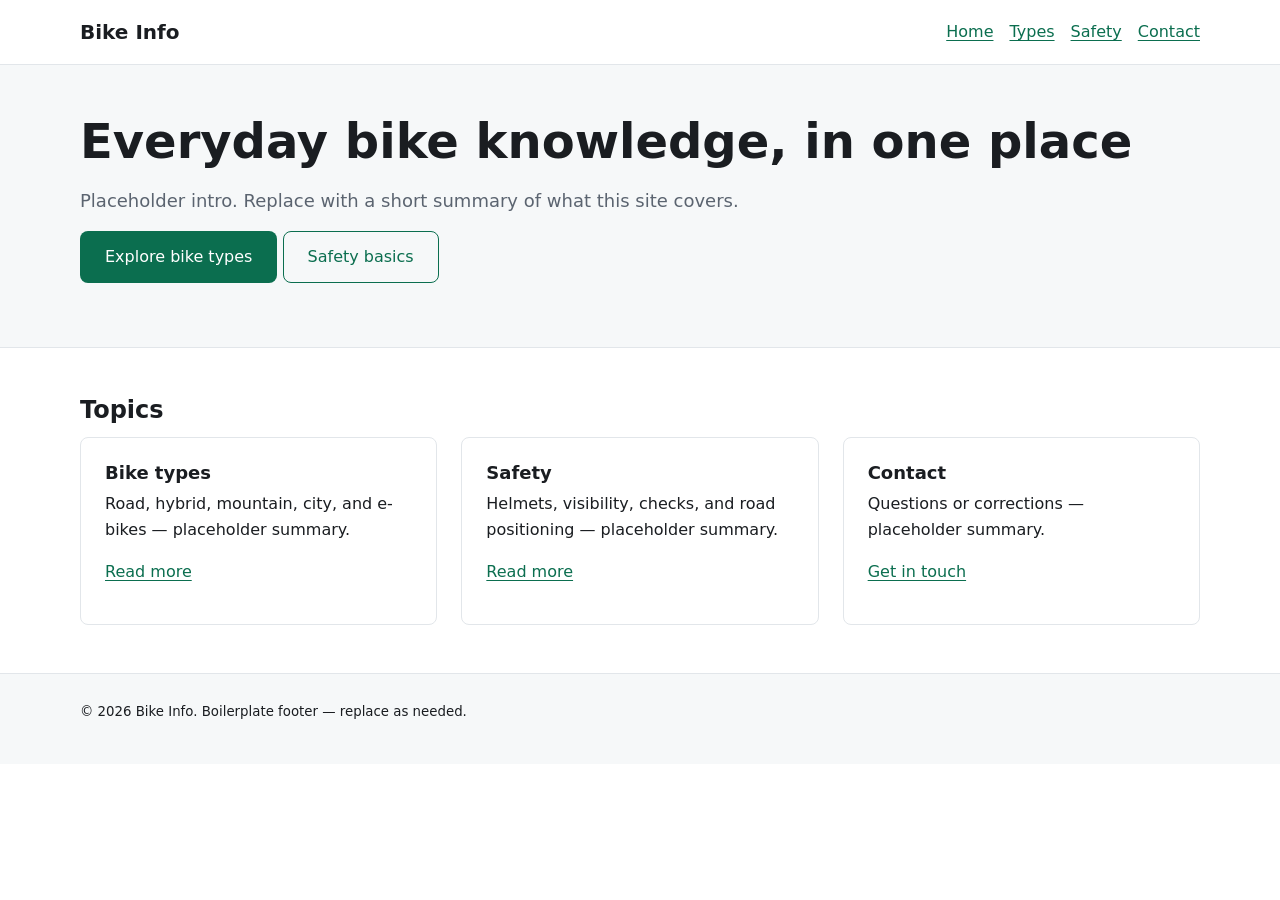
==== index.html @ 00680337 "Create Bike Info static site Add a multi-page static bike guide with home, types, safety, and contac" ====
<!doctype html>
<html lang="en">
<head>
  <meta charset="utf-8" />
  <meta name="viewport" content="width=device-width, initial-scale=1" />
  <meta name="description" content="Bike Info — practical guides to bike types, safety, and everyday riding." />
  <meta name="theme-color" content="#ffffff" />
  <meta property="og:title" content="Bike Info" />
  <meta property="og:description" content="Practical guides to bike types, safety, and everyday riding." />
  <meta property="og:type" content="website" />
  <title>Bike Info — Home</title>
  <link rel="icon" type="image/svg+xml" href="favicon.svg" />
  <link rel="stylesheet" href="css/main.css" />
</head>
<body>
  <a class="skip-link" href="#main">Skip to main content</a>

  <header class="site-header">
    <div class="container site-header__inner">
      <a class="brand" href="index.html" aria-current="page">Bike Info</a>
      <nav class="site-nav" aria-label="Primary">
        <ul class="site-nav__list">
          <li><a href="index.html" aria-current="page">Home</a></li>
          <li><a href="types.html">Types</a></li>
          <li><a href="safety.html">Safety</a></li>
          <li><a href="contact.html">Contact</a></li>
        </ul>
      </nav>
    </div>
  </header>

  <main id="main" class="site-main">
    <section class="hero" aria-labelledby="hero-title">
      <div class="container">
        <h1 id="hero-title">Everyday bike knowledge, in one place</h1>
        <p class="lead">Placeholder intro. Replace with a short summary of what this site covers.</p>
        <p>
          <a class="button" href="types.html">Explore bike types</a>
          <a class="button button--secondary" href="safety.html">Safety basics</a>
        </p>
      </div>
    </section>

    <section class="section" aria-labelledby="topics-title">
      <div class="container">
        <h2 id="topics-title">Topics</h2>
        <div class="grid">
          <article class="card">
            <h3>Bike types</h3>
            <p>Road, hybrid, mountain, city, and e-bikes — placeholder summary.</p>
            <p><a href="types.html">Read more</a></p>
          </article>
          <article class="card">
            <h3>Safety</h3>
            <p>Helmets, visibility, checks, and road positioning — placeholder summary.</p>
            <p><a href="safety.html">Read more</a></p>
          </article>
          <article class="card">
            <h3>Contact</h3>
            <p>Questions or corrections — placeholder summary.</p>
            <p><a href="contact.html">Get in touch</a></p>
          </article>
        </div>
      </div>
    </section>
  </main>

  <footer class="site-footer">
    <div class="container">
      <p><small>© 2026 Bike Info. Boilerplate footer — replace as needed.</small></p>
    </div>
  </footer>
</body>
</html>
---- css/main.css ----
@layer reset, tokens, base, layout, components;

@import url("./reset.css") layer(reset);
@import url("./tokens.css") layer(tokens);
@import url("./base.css") layer(base);
@import url("./layout.css") layer(layout);
@import url("./components.css") layer(components);
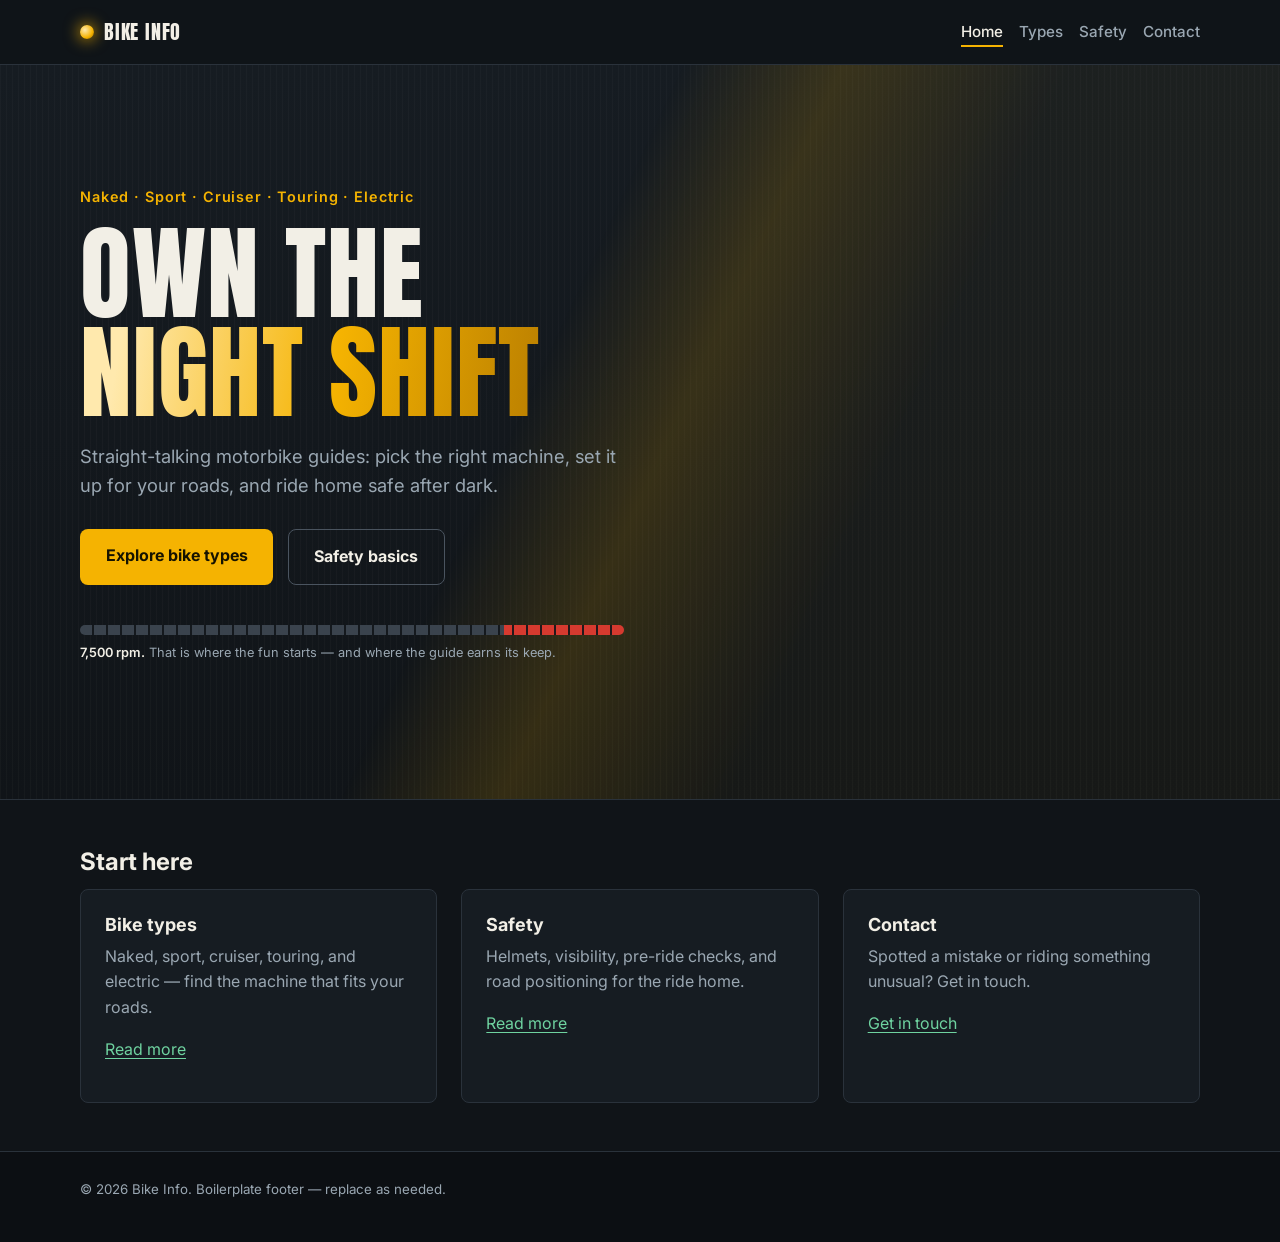
==== commit 31bb560a: "Apply Night pass theme to homepage Dark asphalt hero with headlight beam, Anton/Inter type, tachomet" ====
--- a/index.html
+++ b/index.html
@@ -3,21 +3,25 @@
 <head>
   <meta charset="utf-8" />
   <meta name="viewport" content="width=device-width, initial-scale=1" />
-  <meta name="description" content="Bike Info — practical guides to bike types, safety, and everyday riding." />
-  <meta name="theme-color" content="#ffffff" />
+  <meta name="description" content="Bike Info — straight-talking motorbike guides: bike types, setup, safety, and everyday riding." />
+  <meta name="theme-color" content="#101418" />
   <meta property="og:title" content="Bike Info" />
-  <meta property="og:description" content="Practical guides to bike types, safety, and everyday riding." />
+  <meta property="og:description" content="Straight-talking motorbike guides: bike types, setup, safety, and everyday riding." />
   <meta property="og:type" content="website" />
   <title>Bike Info — Home</title>
   <link rel="icon" type="image/svg+xml" href="favicon.svg" />
   <link rel="stylesheet" href="css/main.css" />
+  <link rel="stylesheet" href="css/home.css" />
+  <link rel="preconnect" href="https://fonts.googleapis.com" />
+  <link rel="preconnect" href="https://fonts.gstatic.com" crossorigin />
+  <link href="https://fonts.googleapis.com/css2?family=Anton&family=Inter:wght@400;500;600&display=swap" rel="stylesheet" />
 </head>
-<body>
+<body class="theme-night">
   <a class="skip-link" href="#main">Skip to main content</a>
 
   <header class="site-header">
     <div class="container site-header__inner">
-      <a class="brand" href="index.html" aria-current="page">Bike Info</a>
+      <a class="brand" href="index.html" aria-current="page"><span class="brand__lamp" aria-hidden="true"></span>Bike&nbsp;Info</a>
       <nav class="site-nav" aria-label="Primary">
         <ul class="site-nav__list">
           <li><a href="index.html" aria-current="page">Home</a></li>
@@ -32,32 +36,35 @@
   <main id="main" class="site-main">
     <section class="hero" aria-labelledby="hero-title">
       <div class="container">
-        <h1 id="hero-title">Everyday bike knowledge, in one place</h1>
-        <p class="lead">Placeholder intro. Replace with a short summary of what this site covers.</p>
-        <p>
+        <p class="hero__kicker">Naked · Sport · Cruiser · Touring · Electric</p>
+        <h1 id="hero-title">Own the <span class="beam-word">night shift</span></h1>
+        <p class="lead">Straight-talking motorbike guides: pick the right machine, set it up for your roads, and ride home safe after dark.</p>
+        <p class="hero__cta">
           <a class="button" href="types.html">Explore bike types</a>
           <a class="button button--secondary" href="safety.html">Safety basics</a>
         </p>
+        <div class="tach" role="img" aria-label="Tachometer bar sweeping into the redline"></div>
+        <p class="tach-cap"><strong>7,500 rpm.</strong> That is where the fun starts — and where the guide earns its keep.</p>
       </div>
     </section>
 
     <section class="section" aria-labelledby="topics-title">
       <div class="container">
-        <h2 id="topics-title">Topics</h2>
+        <h2 id="topics-title">Start here</h2>
         <div class="grid">
           <article class="card">
             <h3>Bike types</h3>
-            <p>Road, hybrid, mountain, city, and e-bikes — placeholder summary.</p>
+            <p>Naked, sport, cruiser, touring, and electric — find the machine that fits your roads.</p>
             <p><a href="types.html">Read more</a></p>
           </article>
           <article class="card">
             <h3>Safety</h3>
-            <p>Helmets, visibility, checks, and road positioning — placeholder summary.</p>
+            <p>Helmets, visibility, pre-ride checks, and road positioning for the ride home.</p>
             <p><a href="safety.html">Read more</a></p>
           </article>
           <article class="card">
             <h3>Contact</h3>
-            <p>Questions or corrections — placeholder summary.</p>
+            <p>Spotted a mistake or riding something unusual? Get in touch.</p>
             <p><a href="contact.html">Get in touch</a></p>
           </article>
         </div>
--- a/css/home.css
+++ b/css/home.css
@@ -0,0 +1,198 @@
+/* Night pass theme — index.html only. Layers in main.css stay untouched. */
+
+.theme-night {
+  --night-bg: #101418;
+  --night-bg-2: #161c22;
+  --night-bone: #f2efe6;
+  --night-muted: #9aa7b2;
+  --night-line: #2a323b;
+  --night-beam: #f5b301;
+  --night-redline: #d63a2f;
+  --night-link: #6fd3a0;
+
+  background: var(--night-bg);
+  color: var(--night-bone);
+  font-family: "Inter", system-ui, -apple-system, "Segoe UI", sans-serif;
+}
+
+.theme-night a { color: var(--night-link); }
+
+.theme-night .site-header {
+  background: rgba(16, 20, 24, 0.92);
+  border-block-end-color: var(--night-line);
+}
+
+.theme-night .brand {
+  color: var(--night-bone);
+  font-family: "Anton", sans-serif;
+  font-weight: 400;
+  letter-spacing: 0.04em;
+  text-transform: uppercase;
+  display: inline-flex;
+  align-items: center;
+  gap: 0.6rem;
+}
+
+.theme-night .brand__lamp {
+  inline-size: 0.9rem;
+  block-size: 0.9rem;
+  border-radius: 50%;
+  background: radial-gradient(circle at 35% 35%, #ffe9ad, var(--night-beam) 60%, #8a5f00);
+  box-shadow: 0 0 14px 3px rgba(245, 179, 1, 0.55);
+}
+
+.theme-night .site-nav__list a {
+  color: var(--night-muted);
+  text-decoration: none;
+  font-weight: 500;
+  font-size: 0.95rem;
+  padding-block: 0.25rem;
+  border-block-end: 2px solid transparent;
+}
+
+.theme-night .site-nav__list a:hover { color: var(--night-bone); }
+
+.theme-night .site-nav__list a[aria-current="page"] {
+  color: var(--night-bone);
+  border-block-end-color: var(--night-beam);
+}
+
+.theme-night .hero {
+  position: relative;
+  isolation: isolate;
+  background:
+    repeating-linear-gradient(90deg, rgba(255, 255, 255, 0.025) 0 1px, transparent 1px 6px),
+    linear-gradient(180deg, var(--night-bg-2), var(--night-bg));
+  border-block-end: 1px solid var(--night-line);
+  padding-block: clamp(4rem, 10vw, 7.5rem);
+  overflow: hidden;
+}
+
+.theme-night .hero::before {
+  content: "";
+  position: absolute;
+  inset: 0;
+  z-index: 0;
+  background: linear-gradient(115deg, transparent 42%, rgba(245, 179, 1, 0.16) 52%, rgba(245, 179, 1, 0.03) 66%);
+}
+
+.theme-night .hero .container { position: relative; z-index: 1; }
+
+.theme-night .hero__kicker {
+  color: var(--night-beam);
+  font-weight: 600;
+  font-size: 0.9rem;
+  letter-spacing: 0.06em;
+  margin-block-end: 1rem;
+}
+
+.theme-night .hero h1 {
+  font-family: "Anton", sans-serif;
+  font-weight: 400;
+  text-transform: uppercase;
+  line-height: 0.95;
+  letter-spacing: 0.01em;
+  font-size: clamp(3rem, 9vw, 6.5rem);
+  max-inline-size: 12ch;
+  margin-block-end: 1.25rem;
+}
+
+.theme-night .hero h1 .beam-word {
+  color: transparent;
+  background: linear-gradient(100deg, #ffe9ad 10%, var(--night-beam) 55%, #b97e00);
+  -webkit-background-clip: text;
+  background-clip: text;
+}
+
+.theme-night .hero .lead {
+  color: var(--night-muted);
+  max-inline-size: 46ch;
+  font-size: 1.15rem;
+}
+
+.theme-night .hero__cta {
+  display: flex;
+  flex-wrap: wrap;
+  gap: 0.9rem;
+  margin-block: 1.75rem 0;
+  padding: 0;
+}
+
+.theme-night .hero__cta .button {
+  background: var(--night-beam);
+  color: #161300;
+  font-weight: 700;
+  border: none;
+  padding: 0.9rem 1.6rem;
+}
+
+.theme-night .hero__cta .button--secondary {
+  background: transparent;
+  color: var(--night-bone);
+  border: 1px solid #4a545f;
+}
+
+.theme-night .hero__cta .button--secondary:hover { border-color: var(--night-bone); }
+
+.theme-night .tach {
+  block-size: 10px;
+  border-radius: 99px;
+  margin-block-start: 2.5rem;
+  max-inline-size: 34rem;
+  background: linear-gradient(90deg, #3a434d 0 78%, var(--night-redline) 78% 100%);
+  position: relative;
+}
+
+.theme-night .tach::after {
+  content: "";
+  position: absolute;
+  inset: 0;
+  border-radius: inherit;
+  background: repeating-linear-gradient(90deg, transparent 0 12px, rgba(16, 20, 24, 0.9) 12px 14px);
+}
+
+.theme-night .tach-cap {
+  color: var(--night-muted);
+  font-size: 0.8rem;
+  margin-block-start: 0.5rem;
+}
+
+.theme-night .tach-cap strong { color: var(--night-bone); font-weight: 600; }
+
+.theme-night .card {
+  background: var(--night-bg-2);
+  border-color: var(--night-line);
+}
+
+.theme-night .card h3 { color: var(--night-bone); }
+
+.theme-night .card p { color: var(--night-muted); }
+
+.theme-night .site-footer {
+  background: #0c0f13;
+  border-block-start-color: var(--night-line);
+  color: var(--night-muted);
+}
+
+/* Single page-load sequence: beam sweeps in, copy rises, tach fills. */
+@media (prefers-reduced-motion: no-preference) {
+  .theme-night .hero::before {
+    animation: beam-in 1.1s cubic-bezier(0.2, 0.7, 0.2, 1) both;
+  }
+  .theme-night .hero__kicker { animation: rise-in 0.6s 0.15s cubic-bezier(0.2, 0.7, 0.2, 1) both; }
+  .theme-night .hero h1 { animation: rise-in 0.7s 0.25s cubic-bezier(0.2, 0.7, 0.2, 1) both; }
+  .theme-night .hero .lead { animation: rise-in 0.6s 0.4s cubic-bezier(0.2, 0.7, 0.2, 1) both; }
+  .theme-night .hero__cta { animation: rise-in 0.6s 0.5s cubic-bezier(0.2, 0.7, 0.2, 1) both; }
+  .theme-night .tach { animation: tach-fill 0.9s 0.7s cubic-bezier(0.2, 0.7, 0.2, 1) both; }
+  .theme-night .tach-cap { animation: rise-in 0.6s 1.1s cubic-bezier(0.2, 0.7, 0.2, 1) both; }
+  @keyframes beam-in {
+    from { opacity: 0; transform: translateX(48px); }
+  }
+  @keyframes rise-in {
+    from { opacity: 0; transform: translateY(22px); }
+  }
+  @keyframes tach-fill {
+    from { clip-path: inset(0 100% 0 0); }
+    to { clip-path: inset(0 0 0 0); }
+  }
+}
